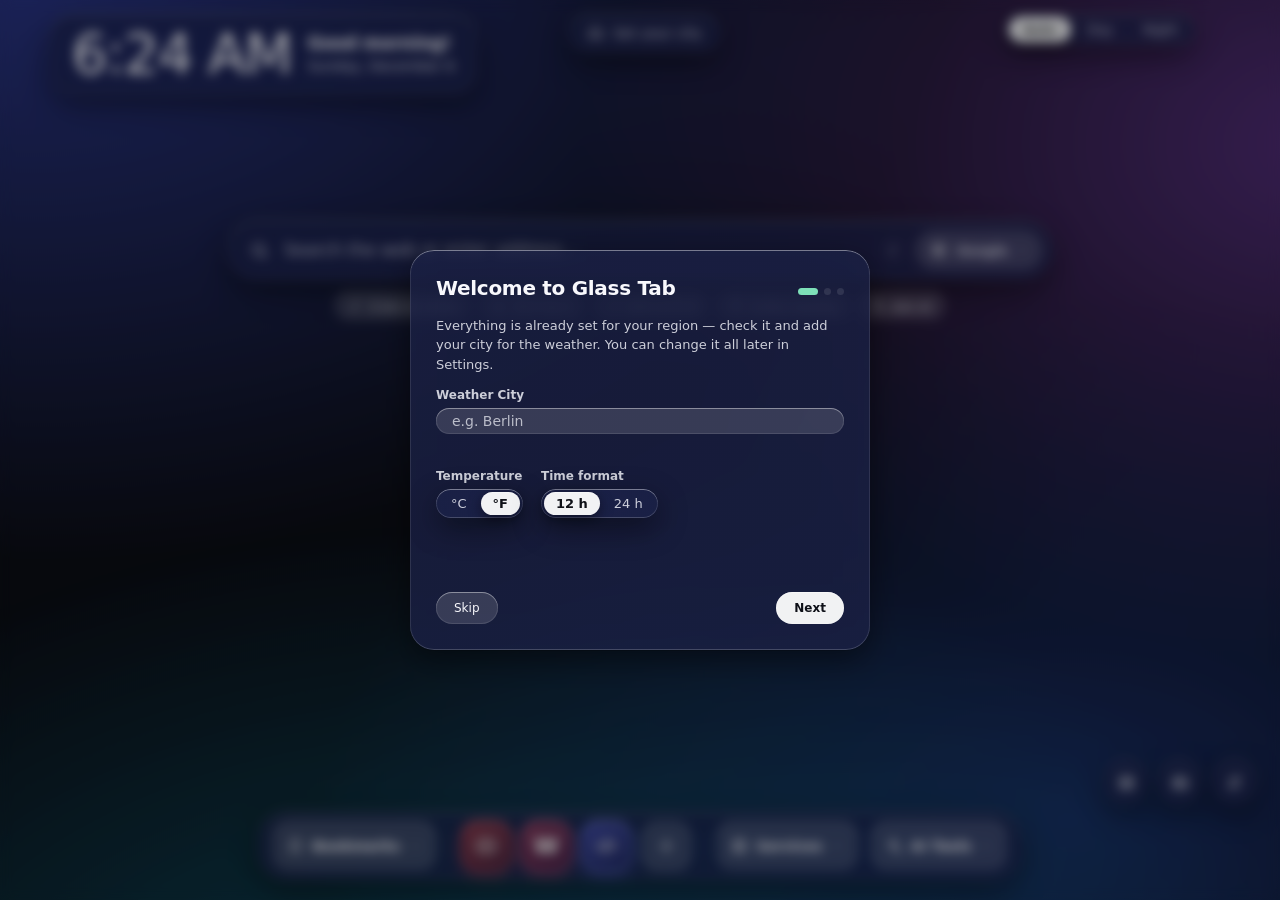
==== newtab.html @ 75980b69 "Glass Tab 2.3.0: glass-style new tab extension" ====
<!doctype html>
<html lang="en">
<head>
  <meta charset="utf-8">
  <meta name="viewport" content="width=device-width, initial-scale=1">
  <title>New Tab</title>
  <script src="js/boot.js"></script>
  <link rel="stylesheet" href="css/glass.css">
</head>
<body>
  <div id="wall" aria-hidden="true"></div>

  <!-- Every widget has a data-w id; they can be hidden and rearranged in edit mode. -->
  <main id="board" class="board">
    <section class="widget" data-w="clock">
      <div class="card w-clock"><time class="clock" id="clock">00:00</time><div class="gr"><b id="greet">Hello!</b><span id="date"></span></div></div>
    </section>

    <section class="widget" data-w="wxpill"><div class="pill" id="wxPill"><span id="pillIcon"></span><b id="pillTemp"></b><i id="pillCity"></i></div></section>
    <section class="widget" data-w="theme">
      <div class="seg" id="themeSeg" role="radiogroup" aria-label="Theme" data-i18n-aria="ariaTheme">
        <button type="button" data-v="auto" data-i18n="themeAuto">Auto</button><button type="button" data-v="day" data-i18n="themeDay">Day</button><button type="button" data-v="night" data-i18n="themeNight">Night</button>
      </div>
    </section>

    <section class="widget" data-w="search">
      <form class="search" id="searchForm">
        <i class="sIco"></i>
        <input id="q" type="text" placeholder="Search the web or enter address…" autocomplete="off" spellcheck="false" data-i18n-ph="searchPlaceholder">
        <kbd>/</kbd>
        <button type="button" class="eng" id="engBtn" aria-haspopup="true"></button>
      </form>
      <div class="answer card" id="answer" hidden></div>
      <div class="chiprow" id="quick"></div>
    </section>

    <section class="widget" data-w="weather">
      <div class="card w w-wx">
        <h3><span id="wxHeadIcon"></span><span id="wxHead" data-i18n="weather">Weather</span></h3>
        <div class="big"><span class="ic" id="wxBigIcon"></span><div class="t" id="wxTemp">–</div><div class="d"><b id="wxText" data-i18n="weatherLoading">loading…</b><span id="wxFeels"></span></div></div>
        <form class="field wxSetup" id="wxSetup" hidden><input id="wxCityInput" placeholder="e.g. Berlin" autocomplete="off" data-i18n-ph="cityPlaceholder"><button type="submit" class="mini on" data-i18n="citySearchBtn">Find</button></form>
        <svg class="spark" id="spark" viewBox="0 0 400 80" preserveAspectRatio="none"></svg>
        <div class="hrs" id="sparkLabels"></div>
        <div class="facts" id="wxFacts"></div>
        <div class="days" id="wxDays"></div>
        <div class="advice" id="wxAdvice"></div>
      </div>
    </section>

    <section class="widget" data-w="tasks">
      <div class="card w w-tasks">
        <div class="head2">
          <h3 data-i18n="tasksTitle">Today's Tasks</h3>
          <div class="headActions">
            <button type="button" class="mini clearDone" id="todoClearDone" hidden data-i18n-title="clearDoneTitle" data-i18n="clearDone">Clear completed</button>
            <div class="ring" id="todoRing"><span>0/0</span></div>
          </div>
        </div>
        <form class="field" id="todoForm"><input id="todoInput" placeholder="Add a task…" autocomplete="off" data-i18n-ph="taskPlaceholder"><button class="add" aria-label="Add" data-i18n-title="taskAdd"></button></form>
        <ul id="todoList"></ul>
      </div>
    </section>

    <section class="widget" data-w="calendar">
      <div class="card w w-cal">
        <div class="cal-head">
          <div class="cal-title" id="calTitle"></div>
          <div class="cal-nav">
            <button type="button" class="mini-icon" id="calPrev" data-i18n-title="calPrevTitle"></button>
            <button type="button" class="mini-btn" id="calToday" data-i18n="calToday">Today</button>
            <button type="button" class="mini-icon" id="calNext" data-i18n-title="calNextTitle"></button>
          </div>
        </div>
        <div class="cal-days-head" id="calDaysHead">
          <span class="we">Sun</span><span>Mon</span><span>Tue</span><span>Wed</span><span>Thu</span><span>Fri</span><span class="we">Sat</span>
        </div>
        <div class="cal-grid" id="calGrid"></div>
        <div class="cal-foot" id="calFoot">
          <span class="cal-info" id="calInfo"></span>
        </div>
      </div>
    </section>


    <section class="widget" data-w="timer">
      <div class="card w w-timer">
        <h3 data-i18n="timerTitle">Focus timer</h3>
        <div class="seg small timerSeg" id="timerSeg"><button type="button" data-m="focus" data-i18n="timerFocusBtn">Focus</button><button type="button" data-m="short" data-i18n="timerShortBtn">Break</button><button type="button" data-m="long" data-i18n="timerLongBtn">Long</button></div>
        <div class="timerBody">
          <div class="ring big" id="timerRing"><div class="tc"><b id="timerTime">25:00</b><span id="timerLabel"></span></div></div>
          <div class="timerBtns"><button type="button" class="mini-icon" id="timerReset" data-i18n-title="timerReset" aria-label="Reset"></button><button type="button" class="playBtn" id="timerMain"></button></div>
        </div>
        <div class="timerCount" id="timerCount"></div>
      </div>
    </section>

    <section class="widget" data-w="snippets">
      <div class="card w w-snip">
        <div class="head2">
          <h3 data-i18n="snipTitle">Quick Clipboard</h3>
          <button type="button" class="mini-icon" id="snipAddBtn" data-i18n-title="snipAdd" aria-label="Add snippet"></button>
        </div>
        <div class="snip-list" id="snipList"></div>
        <div class="snip-note" data-i18n="snipNote">Click to copy to clipboard</div>
      </div>
    </section>


    <section class="widget" data-w="note">
      <div class="card w w-note"><h3 data-i18n="noteTitle">Notes</h3><textarea id="noteText" placeholder="Quick note — saves automatically" spellcheck="false" data-i18n-ph="notePlaceholder"></textarea></div>
    </section>

  </main>

  <nav class="widget dock" data-w="dock" id="dock" aria-label="Bottom dock" data-i18n-aria="ariaDock">
    <button class="dbtn" id="bmBtn" type="button"></button>
    <span class="sep"></span>
    <div class="tiles" id="dockTiles"></div>
    <span class="sep"></span>
    <button class="dbtn" id="appsBtn" type="button"></button>
    <button class="dbtn" id="aiBtn" type="button"></button>
  </nav>

  <div class="popover" id="pop" hidden></div>
  <div class="toast" id="toast" hidden></div>

  <div class="editbar card" id="editbar" hidden>
    <b data-i18n="editBarTitle">Edit Mode</b><span data-i18n="editBarHint">Drag widgets with the mouse, × hides a widget</span>
    <button type="button" class="mini" id="blocksBtn" data-i18n="editBlocksBtn">Widgets</button>
    <button type="button" class="mini" id="layoutReset" data-i18n="editResetBtn">Reset layout</button>
    <button type="button" class="mini on" id="editDone" data-i18n="editDoneBtn">Done</button>
  </div>

  <div class="corner" id="corner">
    <button class="round" id="editBtn" aria-label="Customize layout" title="Customize layout" data-i18n-title="editBtnTitle"></button>
    <button class="round" id="wallBtn" aria-label="Wallpapers" title="Wallpapers" data-i18n-title="wallBtnTitle"></button>
    <button class="round" id="setBtn" aria-label="Settings" title="Settings" data-i18n-title="setBtnTitle"></button>
  </div>

  <section class="panel blocksPanel" id="blocksPanel" hidden><h3 data-i18n="blocksPanelTitle">Widgets on Screen</h3><div id="blocksList"></div></section>

  <section class="panel wallPanel" id="wallPanel" hidden>
    <div class="head"><b data-i18n="wallTitle">Wallpapers</b><div class="seg small" id="wallTabs"><button type="button" data-t="day" data-i18n="wallDay">Day</button><button type="button" data-t="night" data-i18n="wallNight">Night</button></div></div>
    <div class="actions"><button type="button" data-a="upload" data-i18n="wallUpload">Upload image</button><button type="button" data-a="remove" hidden data-i18n="wallRemove">Remove image</button><button type="button" data-a="anim"></button><button type="button" data-a="random" data-i18n="wallRandom">Random</button></div>
    <div class="grid" id="wallGrid"></div>
  </section>

  <section class="panel setPanel" id="setPanel" hidden>
    <h3 data-i18n="settingsTitle">Settings</h3>

    <label class="lbl" data-i18n="langLbl">Interface language</label>
    <div class="seg small" id="langSeg">
      <button type="button" data-v="en">English</button>
      <button type="button" data-v="ru">Русский</button>
    </div>

    <label class="lbl" data-i18n="widgetsLabel">Widgets on screen</label>
    <div class="checks" id="widgetChecks"></div>

    <label class="lbl" data-i18n="cityLabel">Weather City</label>
    <form class="row" id="cityForm"><input id="cityInput" placeholder="e.g. Berlin" autocomplete="off" data-i18n-ph="cityPlaceholder"><button type="submit" class="mini" data-i18n="citySearchBtn">Find</button></form>
    <div class="note" id="cityNote"></div>
    <label class="lbl" data-i18n="tempLabel">Temperature</label>
    <div class="seg small" id="unitSeg"><button type="button" data-v="c">°C</button><button type="button" data-v="f">°F</button></div>

    <label class="lbl" data-i18n="windLabel">Wind speed</label>
    <div class="seg small" id="windSeg"><button type="button" data-v="kmh">km/h</button><button type="button" data-v="mph">mph</button><button type="button" data-v="ms">m/s</button></div>

    <label class="lbl" data-i18n="timeLabel">Time format</label>
    <div class="seg small" id="timeSeg"><button type="button" data-v="12">12 h</button><button type="button" data-v="24">24 h</button></div>

    <label class="lbl" data-i18n="weekLabel">Week starts on</label>
    <div class="seg small" id="weekSeg"><button type="button" data-v="1" data-i18n="wkMon">Mon</button><button type="button" data-v="7" data-i18n="wkSun">Sun</button><button type="button" data-v="6" data-i18n="wkSat">Sat</button></div>
    
    <label class="lbl" data-i18n="enginesLabel">Search Engines</label>
    <div id="engList" class="engList"></div>
    <div class="engAddBox">
      <div class="row">
        <input class="n" id="newEngName" placeholder="Name (e.g. DuckDuckGo)" autocomplete="off" data-i18n-ph="engNamePlaceholder">
        <input class="u" id="newEngUrl" placeholder="Search URL (with %s or without)" autocomplete="off" data-i18n-ph="engUrlPlaceholder">
      </div>
      <button type="button" class="mini wide" id="newEngAdd" data-i18n="engAddBtn">+ Add search engine</button>
    </div>

    <label class="lbl" data-i18n="appearanceLabel">Appearance & Accessibility</label>
    <div class="checks">
      <label class="ck"><input type="checkbox" id="iconsCheck"><span data-i18n="iconsCheck">Site icons in the dock</span></label>
      <label class="ck"><input type="checkbox" id="contrastCheck"><span data-i18n="contrastCheck">High contrast</span></label>
    </div>

    <label class="lbl" data-i18n="perfLabel">Performance (low-spec PCs)</label>
    <div class="checks">
      <label class="ck"><input type="checkbox" id="perfCheck"><span data-i18n="perfCheck">Power saver (no blur)</span></label>
      <label class="ck"><input type="checkbox" id="animCheck"><span data-i18n="animCheck">Interface animations</span></label>
    </div>

    <label class="lbl" data-i18n="sitesLabel">My Sites (bottom dock tiles)</label>
    <div id="shortList"></div>
    <button type="button" class="mini wide" id="shortAdd" data-i18n="siteAddBtn">+ Add website</button>

    <label class="lbl" data-i18n="servicesLabel">Services menu</label>
    <div id="servList"></div>
    <button type="button" class="mini wide" id="servAdd" data-i18n="servicesAdd">+ Add service</button>
    <button type="button" class="mini wide" id="servReset" data-i18n="servicesReset">Reset to Google services</button>
    <button type="button" class="mini wide on" id="donateBtn" hidden aria-haspopup="true">♥ <span data-i18n="donateBtn">Support the project</span></button>
    <button type="button" class="mini wide" id="rerunSetup" data-i18n="rerunSetup">Run setup again</button>
    <button type="button" class="mini wide danger" id="resetAll" data-i18n="resetAllBtn">Reset all settings</button>
    <div class="aboutLine"><span id="verTxt">Glass Tab</span><a id="privacyLink" target="_blank" rel="noopener" hidden data-i18n="privacyLink">Privacy policy</a></div>
  </section>

  <script type="module" src="js/main.js"></script>
</body>
</html>
---- css/glass.css ----
/* Glass Tab 2 — Liquid Glass. Темы (day/night) и «тон» обоев (light/dark) задаются переменными. */
:root {
  --font: -apple-system, "SF Pro Display", "SF Pro Text", "Segoe UI Variable Display", "Segoe UI", Inter, system-ui, sans-serif;
  --ease: cubic-bezier(.2, .8, .2, 1);
  --spring: cubic-bezier(.34, 1.56, .64, 1);
  --dur: .22s;      /* все мелкие переходы: наведение, цвет, нажатие */
  --dur-in: .36s;   /* появление панелей, меню, окон */
  --tint: transparent;
  --accent: #7ee0b8;
  --danger: #f87171;
  --ok: #34d399;
}

/* Высокая контрастность и читаемость по умолчанию */
html[data-tone="dark"] {
  --text: #f8f8fc;
  --muted: rgba(245, 246, 252, 0.82);
  --glass: rgba(18, 21, 32, 0.72);
  --glass2: rgba(255, 255, 255, 0.14);
  --edge: rgba(255, 255, 255, 0.35);
  --edge2: rgba(255, 255, 255, 0.10);
  --on: rgba(255, 255, 255, 0.94);
  --on-text: #0e1017;
  --shadow: rgba(0, 0, 0, 0.45);
  --spec: rgba(255, 255, 255, 0.22);
  --base: #0c0d12;
  --accent: #7ee0b8;
  color-scheme: dark;
}

html[data-tone="light"] {
  --text: #111216;
  --muted: rgba(20, 24, 36, 0.82);
  --glass: rgba(255, 255, 255, 0.76);
  --glass2: rgba(255, 255, 255, 0.86);
  --edge: rgba(255, 255, 255, 1);
  --edge2: rgba(20, 30, 60, 0.12);
  --on: rgba(24, 26, 34, 0.92);
  --on-text: #ffffff;
  --shadow: rgba(40, 50, 90, 0.22);
  --spec: rgba(255, 255, 255, 0.65);
  --base: #e8eef8;
  --accent: #2563eb;
  color-scheme: light;
}

/* Режим максимальной читаемости (High Contrast) */
html[data-contrast="high"][data-tone="dark"] {
  --text: #ffffff;
  --muted: #d6daea;
  --glass: rgba(14, 16, 24, 0.94);
  --glass2: rgba(255, 255, 255, 0.22);
  --edge: rgba(255, 255, 255, 0.50);
  --edge2: rgba(255, 255, 255, 0.20);
}
html[data-contrast="high"][data-tone="light"] {
  --text: #040406;
  --muted: #1e2230;
  --glass: rgba(255, 255, 255, 0.96);
  --glass2: rgba(240, 244, 252, 0.98);
  --edge: rgba(0, 0, 0, 0.25);
  --edge2: rgba(0, 0, 0, 0.15);
}

/* Режим для слабых ПК: отключение тяжелого размытия blur и эффектов */
html[data-perf="low"] .card,
html[data-perf="low"] .search,
html[data-perf="low"] .dock,
html[data-perf="low"] .panel,
html[data-perf="low"] .seg,
html[data-perf="low"] .pill,
html[data-perf="low"] .round,
html[data-perf="low"] .popover,
html[data-perf="low"] .editbar,
html[data-perf="low"] .toast {
  backdrop-filter: none !important;
  -webkit-backdrop-filter: none !important;
  box-shadow: 0 4px 14px var(--shadow) !important;
}
html[data-perf="low"][data-tone="dark"] {
  --glass: rgba(18, 20, 30, 0.94);
  --glass2: rgba(255, 255, 255, 0.18);
}
html[data-perf="low"][data-tone="light"] {
  --glass: rgba(248, 250, 254, 0.96);
  --glass2: rgba(235, 240, 248, 0.96);
}
html[data-perf="low"] #wall .wa,
html[data-perf="low"] #wall .wb {
  animation: none !important;
}
html[data-perf="low"] * {
  transition-duration: 0.08s !important;
}

/* Отключение анимаций */
body[data-anim="off"] *,
body[data-anim="off"] #wall .wa,
body[data-anim="off"] #wall .wb {
  animation: none !important;
  transition: none !important;
}

* { box-sizing: border-box; }
html { background: var(--base); }
body { margin: 0; min-height: 100vh; font-family: var(--font); color: var(--text); overflow-x: hidden; -webkit-font-smoothing: antialiased; }
button { font: inherit; color: inherit; border: 0; background: none; cursor: pointer; padding: 0; }
input, textarea, select { font: inherit; color: var(--text); }
a { color: inherit; text-decoration: none; }
svg.i { width: 1em; height: 1em; flex: none; display: block; }
[hidden] { display: none !important; }
h3 { margin: 0 0 12px; font-size: 13px; font-weight: 700; color: var(--muted); text-transform: uppercase; letter-spacing: .6px; display: flex; align-items: center; gap: 8px; line-height: 1; }
h3 #wxHeadIcon, h3 > span:first-child { display: inline-flex; align-items: center; justify-content: center; line-height: 1; flex: none; }
h3 #wxHeadIcon svg.i, h3 > svg.i { font-size: 14px; display: block; }
h3 #wxHead { display: inline-flex; align-items: center; line-height: 1; }
.muted { color: var(--muted); font-size: 13px; }

/* Тонкие аккуратные полосы прокрутки */
::-webkit-scrollbar { width: 5px; height: 5px; }
::-webkit-scrollbar-track { background: transparent; }
::-webkit-scrollbar-thumb { background: var(--edge2); border-radius: 999px; }
::-webkit-scrollbar-thumb:hover { background: var(--muted); }

/* ---------- обои ---------- */
#wall { position: fixed; inset: 0; z-index: 0; overflow: hidden; pointer-events: none; }
#wall .wset { position: absolute; inset: 0; opacity: 1; transition: opacity 1s ease; overflow: hidden; }
#wall .wset.in { opacity: 0; }
#wall .wa, #wall .wb { position: absolute; inset: -18%; will-change: transform; }
@keyframes driftA { 0% { transform: translate3d(0,0,0) scale(1); } 100% { transform: translate3d(5%,4%,0) scale(1.08); } }
@keyframes driftB { 0% { transform: translate3d(0,0,0) scale(1.04) rotate(0deg); } 100% { transform: translate3d(-6%,-3%,0) scale(1) rotate(3deg); } }

/* ---------- стекло ---------- */
.card, .search, .dock, .panel, .seg, .pill, .round, .popover, .editbar, .toast {
  position: relative;
  background-color: var(--glass);
  background-image: linear-gradient(var(--tint), var(--tint));
  -webkit-backdrop-filter: blur(28px) saturate(160%); backdrop-filter: blur(28px) saturate(160%);
  box-shadow: inset 0 1px 0 var(--edge), inset 0 -1px 0 var(--edge2), inset 0 0 0 1px var(--edge2), 0 10px 30px var(--shadow);
  color: var(--text);
  transition: background-color .4s ease,  color .4s ease,  box-shadow .4s ease;
}
.card { border-radius: 24px; }
.round { width: 44px; height: 44px; border-radius: 50%; display: grid; place-items: center; font-size: 19px; transition: transform var(--dur) var(--ease),  background-color .4s,  color .4s,  box-shadow .4s; }
.round:hover { transform: scale(1.08); }
.round.active, .dbtn.active { background-color: var(--on); color: var(--on-text); }
.pill { display: inline-flex; align-items: center; gap: 8px; padding: 10px 18px; border-radius: 999px; font-size: 14px; line-height: 1; white-space: nowrap; font-weight: 500; }
.pill span:first-child, .pill #pillIcon { display: inline-flex; align-items: center; justify-content: center; line-height: 1; flex: none; }
.pill b { font-weight: 700; line-height: 1; display: inline-flex; align-items: center; }
.pill i { font-style: normal; color: var(--muted); max-width: 150px; overflow: hidden; text-overflow: ellipsis; line-height: 1; display: inline-flex; align-items: center; }
.pill svg.i { font-size: 18px; display: block; }

/* «капля» выбора (переливание) */
.seg { display: inline-flex; padding: 3px; gap: 2px; border-radius: 999px; font-size: 13px; }
.seg button { position: relative; z-index: 1; display: inline-flex; align-items: center; gap: 7px; padding: 6px 14px; border-radius: 999px; color: var(--muted); font-weight: 500; line-height: 1; transition: color .25s ease .16s; }
.seg button.on { color: var(--on-text); font-weight: 700; }
.seg.small button { padding: 5px 12px; }
.glide { position: absolute; z-index: 0; top: 0; left: 0; width: 0; height: 0; opacity: 0; pointer-events: none; border-radius: 999px;
  background: var(--on); box-shadow: inset 0 1px 0 rgba(255,255,255,.35), 0 4px 14px var(--shadow); }
.badge { width: 20px; height: 20px; border-radius: 50%; display: inline-flex; align-items: center; justify-content: center; font-size: 11px; font-weight: 700; line-height: 1; background: var(--glass2); color: var(--text); flex: none; }
.seg button.on .badge { background: rgba(0,0,0,.15); color: inherit; }
.chip { display: inline-flex; align-items: center; gap: 7px; padding: 7px 13px; border-radius: 999px; font-size: 13px; font-weight: 500; line-height: 1; color: var(--muted); background: var(--glass2); box-shadow: inset 0 1px 0 var(--edge), inset 0 0 0 1px var(--edge2); transition: background-color var(--dur) var(--ease), color var(--dur) var(--ease); }
.chip svg.i { font-size: 14px; display: block; }
button.chip:hover { background: var(--on); color: var(--on-text); }
.mini, .cal-nav .mini-btn, .actions button { padding: 6px 12px; border-radius: 999px; font-size: 12px; font-weight: 500; background: var(--glass2); box-shadow: inset 0 1px 0 var(--edge), inset 0 0 0 1px var(--edge2); transition: background-color var(--dur) var(--ease), color var(--dur) var(--ease); }
.mini:hover, .mini.on, .cal-nav .mini-btn:hover, .actions button:hover { background: var(--on); color: var(--on-text); font-weight: 600; }
.mini.wide { display: block; width: 100%; margin-top: 8px; padding: 9px; text-align: center; font-size: 13px; }
.mini.danger { color: var(--danger); }
.mini.on.danger { background: var(--danger); color: #fff; }
.mini.danger:hover { background: var(--danger); color: #fff; }

/* ---------- рабочая область и блоки ---------- */
.board { position: relative; z-index: 1; width: min(1180px, calc(100vw - 56px)); margin: 0 auto; padding-top: 22px; min-height: 100vh; transition: transform .4s var(--ease); }
body.editing .board { transform: translateY(92px); min-height: calc(100vh - 92px); }
.widget { z-index: 1; }
.boardW { position: absolute; width: max-content; max-width: 100%; }
.boardW[style*="width"] { max-width: none; }
.fixedW { position: fixed; transform: translateX(-50%); z-index: 3; width: max-content; max-width: calc(100vw - 24px); }
.widget:focus-within { z-index: 5; }

/* подпись и кнопка «скрыть» видны только в режиме настройки */
.wctl { display: none; }
body.editing .widget:not([hidden]) { outline: 2px dashed var(--edge); outline-offset: 5px; border-radius: 28px; cursor: grab; }
body.editing .widget > :not(.wctl) { pointer-events: none; }
body.editing .widget.dragging { cursor: grabbing; outline-style: solid; outline-color: var(--accent); }
body.editing .wctl { display: flex; position: absolute; left: 0; min-width: 100%; width: max-content; top: -30px; justify-content: space-between; align-items: center; gap: 6px; z-index: 8; pointer-events: none; }
body.editing .wctl .gtag { display: inline-flex; align-items: center; gap: 6px; padding: 4px 10px; border-radius: 999px; font-size: 12px; font-weight: 600; background: var(--on); color: var(--on-text); white-space: nowrap; }
body.editing .wctl button { pointer-events: auto; width: 24px; height: 24px; border-radius: 50%; display: grid; place-items: center; background: var(--danger); color: #fff; font-size: 13px; box-shadow: 0 2px 8px rgba(0,0,0,.35); }
body.editing .widget.dragging { z-index: 20; }

.editbar { position: fixed; top: 14px; left: 0; right: 0; margin: 0 auto; width: max-content; max-width: calc(100vw - 24px); z-index: 40; display: flex; align-items: center; gap: 12px; padding: 9px 12px 9px 20px; border-radius: 999px; font-size: 13px; white-space: nowrap; animation: gSpring var(--dur-in) var(--ease) both; }
.editbar span { color: var(--muted); }

/* ---------- время и приветствие ---------- */
.w-clock { display: flex; align-items: center; gap: 16px; padding: 12px 22px; border-radius: 24px; white-space: nowrap; }
.clock { font-size: 56px; font-weight: 300; letter-spacing: -1.5px; line-height: 1; font-variant-numeric: tabular-nums; }
.w-clock .gr { font-size: 14px; color: var(--muted); display: flex; flex-direction: column; gap: 4px; font-weight: 500; line-height: 1.2; }
.w-clock .gr b { color: var(--text); font-size: 17px; font-weight: 700; line-height: 1.2; }

/* ---------- умная строка ---------- */
.search { display: flex; align-items: center; gap: 12px; height: 60px; padding: 0 10px 0 22px; border-radius: 999px; font-size: 17px; }
.sIco { display: inline-flex; align-items: center; justify-content: center; font-size: 21px; color: var(--muted); line-height: 1; }
.search input { flex: 1; min-width: 0; background: none; border: 0; outline: 0; font-size: 17px; font-weight: 500; height: 100%; }
.search input::placeholder { color: var(--muted); opacity: .85; }
.search kbd { font: inherit; font-size: 12px; font-weight: 600; color: var(--muted); padding: 4px 8px; border-radius: 7px; box-shadow: inset 0 0 0 1px var(--edge2); line-height: 1; display: inline-flex; align-items: center; justify-content: center; }
.eng { display: inline-flex; align-items: center; gap: 8px; padding: 8px 14px; border-radius: 999px; background: var(--glass2); font-size: 13px; font-weight: 600; color: var(--muted); line-height: 1; height: 40px; }
.eng:hover { color: var(--text); }
.eng svg.i { font-size: 13px; opacity: .7; display: block; }
.eng span:not(.badge) { display: inline-flex; align-items: center; line-height: 1; }
.answer { margin-top: 10px; display: flex; align-items: center; gap: 14px; padding: 14px 20px; border-radius: 24px; animation: gIn var(--dur-in) var(--ease); }
.answer.click { cursor: pointer; }
.answer .aic { font-size: 24px; color: var(--accent); display: flex; }
.answer .at b { font-size: 21px; font-weight: 700; display: block; }
.answer .at small { color: var(--muted); font-size: 13px; font-weight: 500; }
.answer .ah { margin-left: auto; font-size: 12px; color: var(--muted); font-weight: 500; }
.chiprow { display: flex; gap: 8px; justify-content: center; margin-top: 12px; flex-wrap: wrap; }

/* ---------- блоки-плитки ---------- */
.w { padding: 18px; min-height: 220px; display: flex; flex-direction: column; }
.w-wx { min-height: 456px; }
.head2 { display: flex; align-items: center; justify-content: space-between; gap: 10px; }
.head2 h3 { margin: 0; }
.headActions { display: flex; align-items: center; gap: 8px; }

/* погода */
.w-wx .big { display: flex; align-items: center; gap: 16px; }
.w-wx .t { font-size: 62px; font-weight: 300; letter-spacing: -2px; line-height: 1; }
.w-wx .ic { font-size: 48px; display: flex; }
.w-wx .d { font-size: 14px; color: var(--muted); display: flex; flex-direction: column; gap: 2px; font-weight: 500; }
.w-wx .d b { color: var(--text); font-size: 17px; font-weight: 700; }
.spark { margin: 14px 0 4px; width: 100%; height: 76px; }
.hrs { display: flex; justify-content: space-between; font-size: 12px; font-weight: 500; color: var(--muted); }
.facts { display: flex; gap: 8px; margin-top: 12px; flex-wrap: wrap; }
.days { margin-top: 12px; }
.day { display: grid; grid-template-columns: 92px 1fr auto; align-items: center; gap: 10px; padding: 9px 0; border-bottom: 1px solid var(--edge2); font-size: 14px; font-weight: 500; }
.day:last-child { border: 0; }
.day .dc { display: inline-flex; align-items: center; gap: 8px; color: var(--muted); line-height: 1; }
.day .dc svg.i { font-size: 18px; color: var(--text); display: block; }
.day strong { font-weight: 600; white-space: nowrap; }
.advice { margin-top: auto; padding: 11px 14px; border-radius: 16px; background: var(--glass2); font-size: 14px; font-weight: 500; display: flex; gap: 10px; align-items: center; line-height: 1.35; }
.advice svg.i { font-size: 18px; display: block; flex: none; }

/* дела */
.clearDone { padding: 4px 10px; font-size: 12px; }

.field { display: flex; align-items: center; gap: 6px; padding: 4px 4px 4px 14px; margin: 12px 0 6px; border-radius: 999px; background: var(--glass2); box-shadow: inset 0 1px 0 var(--edge), inset 0 0 0 1px var(--edge2); }
.field input { flex: 1; min-width: 0; background: none; border: 0; outline: 0; font-size: 14px; font-weight: 500; }
.field input::placeholder { color: var(--muted); opacity: .85; }
.field .add { width: 30px; height: 30px; border-radius: 50%; display: grid; place-items: center; background: var(--on); color: var(--on-text); font-size: 16px; }

#todoList { list-style: none; margin: 6px 0 0; padding: 0 4px 0 0; overflow-y: auto; max-height: 155px; }
#todoList li { display: flex; align-items: center; gap: 10px; padding: 8px 4px; font-size: 14px; font-weight: 500; border-bottom: 1px solid var(--edge2); }
#todoList li:last-child { border: 0; }
#todoList li span { flex: 1; word-break: break-word; cursor: pointer; }
#todoList li.done span { text-decoration: line-through; color: var(--muted); opacity: .7; }
#todoList li.empty { color: var(--muted); justify-content: center; font-size: 13px; padding: 14px 0; }
.chk { width: 22px; height: 22px; border-radius: 50%; display: grid; place-items: center; font-size: 13px; box-shadow: inset 0 0 0 1.8px var(--muted); flex: none; transition: background-color var(--dur) var(--ease); }
li.done .chk { background: var(--on); color: var(--on-text); box-shadow: none; }
.del { color: var(--muted); font-size: 15px; display: grid; place-items: center; opacity: 0; transition: opacity var(--dur) var(--ease); }
#todoList li:hover .del { opacity: 1; }
.taskEdit { flex: 1; background: var(--glass2); border: 0; outline: 0; padding: 4px 8px; border-radius: 8px; font-size: 14px; color: var(--text); font-family: inherit; }

/* ---------- Календарь ---------- */
.w-cal { min-height: 250px; }
.cal-head { display: flex; align-items: center; justify-content: space-between; gap: 8px; margin-bottom: 10px; }
.cal-title { font-size: 15px; font-weight: 700; color: var(--text); }
.cal-nav { display: flex; align-items: center; gap: 5px; }
.mini-icon { flex: none; width: 28px; height: 28px; border-radius: 50%; display: grid; place-items: center; background: var(--glass2); font-size: 13px; color: var(--muted); transition: background-color var(--dur) var(--ease), color var(--dur) var(--ease); }
.mini-icon:hover { background: var(--on); color: var(--on-text); }
#calPrev svg.i { transform: rotate(90deg); }
#calNext svg.i { transform: rotate(-90deg); }
.cal-days-head { display: grid; grid-template-columns: repeat(7, 1fr); text-align: center; font-size: 11px; font-weight: 700; color: var(--muted); text-transform: uppercase; margin-bottom: 6px; }
.cal-days-head .we { color: var(--danger); opacity: .85; }
.cal-grid { display: grid; grid-template-columns: repeat(7, 1fr); gap: 4px; }
.cday { aspect-ratio: 1; border-radius: 12px; display: flex; flex-direction: column; align-items: center; justify-content: center; position: relative; font-size: 12px; font-weight: 600; color: var(--text); transition: background-color var(--dur) var(--ease), color var(--dur) var(--ease), transform var(--dur) var(--ease); }
.cday:hover { background: var(--glass2); transform: scale(1.08); }
.cday.other { color: var(--muted); opacity: .35; }
.cday.we:not(.other) { color: var(--danger); }
.cday.today { box-shadow: inset 0 0 0 1.5px var(--accent); font-weight: 700; }
.cday.on { color: var(--on-text) !important; font-weight: 700; }
.cday.on:hover { background: transparent; transform: none; }
.cal-grid { position: relative; }
.cal-grid .glide { border-radius: 12px; }
.cday .cdot { position: absolute; bottom: 3px; width: 4px; height: 4px; border-radius: 50%; background: var(--accent); }
.cday.on .cdot { background: var(--on-text); }
.cal-foot { margin-top: auto; padding-top: 10px; font-size: 12px; color: var(--muted); display: flex; align-items: center; justify-content: space-between; border-top: 1px solid var(--edge2); }
.cal-foot b { color: var(--text); }
.tag-diff { display: inline-block; padding: 2px 8px; border-radius: 999px; background: var(--glass2); font-size: 11px; font-weight: 600; margin-left: 6px; }

/* ---------- Быстрый буфер / Сниппеты ---------- */
.w-snip { min-height: 220px; }
.snip-list { display: flex; flex-direction: column; margin: 8px 0 4px; max-height: 188px; overflow-y: auto; overflow-x: hidden; }
.snip-card { display: flex; align-items: center; gap: 10px; padding: 9px 8px; margin: 0 -8px; border-radius: 14px; cursor: pointer; position: relative; transition: background-color var(--dur) var(--ease), color var(--dur) var(--ease); }
.snip-card + .snip-card::before { content: ""; position: absolute; left: 8px; right: 8px; top: 0; height: 1px; background: var(--edge2); transition: opacity var(--dur) var(--ease); }
.snip-card:hover, .snip-card:hover + .snip-card { --sep: 0; }
.snip-card:hover { background: var(--glass2); }
.snip-card:hover::before, .snip-card:hover + .snip-card::before { opacity: 0; }
.snip-card:active { transform: none; }
.snip-body { flex: 1; min-width: 0; }
.snip-title { display: block; font-size: 13px; font-weight: 600; line-height: 1.2; }
.snip-val { font-size: 12px; color: var(--muted); overflow: hidden; text-overflow: ellipsis; white-space: nowrap; margin-top: 3px; }
.snip-ico { width: 30px; height: 30px; border-radius: 50%; display: grid; place-items: center; font-size: 15px; color: var(--muted); flex: none; transition: background-color var(--dur) var(--ease), color var(--dur) var(--ease), transform var(--dur) var(--spring); }
.snip-card:hover .snip-ico { background: var(--glass); color: var(--text); }
.snip-card.copied .snip-ico { background: var(--on); color: var(--on-text); transform: scale(1.1); }
.snip-card.copied .snip-title { color: var(--text); }
.snip-del { width: 24px; height: 24px; border-radius: 50%; display: grid; place-items: center; color: var(--muted); opacity: 0; flex: none; font-size: 12px; transition: opacity var(--dur) var(--ease), background-color var(--dur) var(--ease), color var(--dur) var(--ease); }
.snip-card:hover .snip-del { opacity: 1; }
.snip-del:hover { background: rgba(248, 113, 113, 0.2); color: var(--danger); }
.snip-empty { padding: 18px 0; text-align: center; }
.snip-note { font-size: 12px; color: var(--muted); margin-top: auto; padding-top: 6px; text-align: center; opacity: .8; }
.snip-form { padding: 6px; display: flex; flex-direction: column; gap: 8px; width: 264px; }
.snip-form .snip-head { font-size: 12px; font-weight: 700; letter-spacing: .6px; text-transform: uppercase; color: var(--muted); padding: 2px 4px 0; }
.snip-inp, .snip-ta { width: 100%; padding: 10px 12px; border-radius: 14px; background: var(--glass2); border: 0; font-size: 13px; font-weight: 500; color: var(--text); box-shadow: inset 0 0 0 1px var(--edge2); transition: box-shadow var(--dur) var(--ease), background-color var(--dur) var(--ease); }
.snip-inp::placeholder, .snip-ta::placeholder { color: var(--muted); opacity: .8; }
.snip-inp:focus, .snip-ta:focus { box-shadow: inset 0 0 0 1.5px var(--accent); }
.snip-ta { resize: none; font-family: inherit; line-height: 1.4; }
.snip-actions { display: flex; justify-content: flex-end; gap: 6px; }
.snip-actions .mini { padding: 7px 16px; font-size: 13px; }
/* поля ввода показывают фокус своей рамкой, без общей обводки */
input:focus-visible, textarea:focus-visible { outline: none; }
.taskEdit:focus { box-shadow: inset 0 0 0 1.5px var(--accent); }

/* курсы */
.row2 { display: flex; justify-content: space-between; align-items: center; gap: 10px; padding: 9px 0; border-bottom: 1px solid var(--edge2); font-size: 14px; font-weight: 500; text-align: left; width: 100%; }
.row2:last-of-type { border: 0; }
.row2 small { color: var(--muted); display: block; font-size: 12px; }
.row2 .v { font-size: 20px; font-weight: 400; font-variant-numeric: tabular-nums; white-space: nowrap; }
.up { color: var(--ok); font-size: 13px; font-weight: 600; } .down { color: var(--danger); font-size: 13px; font-weight: 600; }
.src { margin-top: auto; padding-top: 8px; font-size: 12px; font-weight: 500; color: var(--muted); }
.rec { cursor: pointer; }
.rec:hover { opacity: .8; }

/* заметка */
.w-note textarea { flex: 1; min-height: 150px; width: 100%; resize: none; border: 0; outline: 0; padding: 12px; border-radius: 16px; background: var(--glass2); font-size: 14px; font-weight: 500; line-height: 1.5; box-shadow: inset 0 0 0 1px var(--edge2); }
.w-note textarea::placeholder { color: var(--muted); opacity: .85; }

/* ---------- нижняя панель ---------- */
.dock { display: flex; align-items: center; gap: 12px; padding: 9px 14px; border-radius: 28px; }
.dock .sep { width: 1px; height: 30px; background: var(--edge2); }
.dbtn { display: inline-flex; align-items: center; gap: 8px; padding: 0 14px; height: 48px; border-radius: 16px; background: var(--glass2); font-size: 14px; font-weight: 600; line-height: 1; white-space: nowrap; box-shadow: inset 0 1px 0 var(--edge), inset 0 0 0 1px var(--edge2); transition: background-color var(--dur) var(--ease), color var(--dur) var(--ease); }
.dbtn span { display: inline-flex; align-items: center; line-height: 1; }
.dbtn svg.i:first-child { font-size: 18px; display: block; }
.dbtn svg.i:last-child { font-size: 14px; opacity: .7; display: block; }
.tiles { display: flex; gap: 10px; position: relative; }

/* Плитки сайтов в стиле Apple / Liquid Glass */
.tile {
  flex: none;
  width: 50px;
  height: 50px;
  border-radius: 16px;
  display: grid;
  place-items: center;
  font-size: 22px;
  position: relative;
  z-index: 1;
  background: var(--tile-bg, var(--glass2));
  border: 1px solid var(--tile-edge, var(--edge2));
  box-shadow: inset 0 1px 0 rgba(255, 255, 255, 0.45), 0 4px 14px var(--tile-glow, var(--shadow));
  transform-origin: 50% 100%;
  transition: transform var(--dur) var(--ease), box-shadow var(--dur) var(--ease), filter var(--dur) var(--ease);
  overflow: hidden;
}
.tile:hover {
  filter: brightness(1.14);
  box-shadow: inset 0 1px 0 rgba(255, 255, 255, 0.70), 0 10px 24px var(--tile-glow, var(--shadow));
}
.tile.addTile {
  background: var(--glass2) !important;
  border: 1.5px dashed var(--edge) !important;
  box-shadow: none !important;
}
.tile.addTile:hover {
  background: var(--glass) !important;
  border-color: var(--on) !important;
}
.tile.addTile svg.i {
  color: var(--muted);
  filter: none;
}

/* Фавиконки и значки внутри плитки */
.tile-icon-wrap {
  position: relative;
  width: 100%;
  height: 100%;
  display: grid;
  place-items: center;
}
.tile-icon-wrap .fav {
  width: 34px;
  height: 34px;
  border-radius: 8px;
  object-fit: contain;
  display: none;
  filter: drop-shadow(0 2px 5px rgba(0, 0, 0, 0.35));
}
.tile-icon-wrap .fav.loaded {
  display: block;
}
.tile-icon-wrap .fav.loaded + .fb {
  display: none;
}
.tile-icon-wrap .fb {
  display: grid;
  place-items: center;
  width: 100%;
  height: 100%;
  color: #ffffff;
}
.tile .letter {
  font-size: 23px;
  font-weight: 700;
  line-height: 1;
  color: #ffffff;
  text-shadow: 0 1px 3px rgba(0, 0, 0, 0.45);
}
.tile svg.i {
  font-size: 24px;
  color: #ffffff;
  filter: drop-shadow(0 1px 3px rgba(0, 0, 0, 0.35));
}

/* ---------- всплывающее меню ---------- */
.popover {
  position: fixed;
  z-index: 60;
  padding: 8px;
  border-radius: 24px;
  min-width: 200px;
  max-height: 70vh;
  overflow-y: auto;
  box-shadow: inset 0 1px 0 var(--edge), inset 0 0 0 1px var(--edge2), 0 20px 48px var(--shadow);
  animation: gSpring var(--dur-in) var(--ease) both;
}
.menu { display: flex; flex-direction: column; gap: 3px; max-width: 330px; }
.menu .mi { display: flex; align-items: center; gap: 10px; padding: 8px 12px; border-radius: 12px; font-size: 14px; font-weight: 500; line-height: 1.2; text-align: left; transition: background-color var(--dur) var(--ease); }
.menu .mi:hover, .menu .mi.on { background: var(--glass2); }
.menu .mi svg.i { font-size: 16px; color: var(--accent); margin-left: auto; display: block; flex: none; }
.menu .mi span:not(.badge) { overflow: hidden; text-overflow: ellipsis; white-space: nowrap; max-width: 260px; line-height: 1.2; }
.menu p.note, .menu.note { padding: 8px 10px; }
.menu.appsGrid { display: grid; grid-template-columns: repeat(3, 1fr); gap: 4px; max-width: 340px; width: 330px; }
.menu.appsGrid a { display: flex; flex-direction: column; align-items: center; gap: 7px; padding: 12px 4px; border-radius: 16px; font-size: 12px; font-weight: 600; text-align: center; transition: background-color var(--dur) var(--ease); }
.menu.appsGrid a:hover { background: var(--glass2); }
.menu.appsGrid svg.i { font-size: 24px; }
.bm { width: 300px; }
.bmf summary { display: flex; align-items: center; gap: 10px; padding: 9px 12px; border-radius: 16px; cursor: pointer; font-size: 14px; font-weight: 500; list-style: none; }
.bmf summary::-webkit-details-marker { display: none; }
.bmf summary:hover { background: var(--glass2); }
.bmf > div { padding-left: 14px; }

/* Кастомный выпадающий список Liquid Glass */
.glass-select {
  flex: 1;
  min-width: 0;
  display: flex;
  align-items: center;
  justify-content: space-between;
  gap: 10px;
  padding: 10px 14px;
  border-radius: 16px;
  background: var(--glass2);
  color: var(--text);
  font-size: 14px;
  font-weight: 500;
  box-shadow: inset 0 1px 0 var(--edge), inset 0 0 0 1px var(--edge2);
  cursor: pointer;
  text-align: left;
  transition: background-color var(--dur) var(--ease), box-shadow var(--dur) var(--ease);
}
.glass-select:hover {
  background: var(--glass);
  box-shadow: inset 0 1px 0 var(--edge), inset 0 0 0 1px var(--on);
}
.glass-select.active {
  background: var(--glass);
  box-shadow: inset 0 0 0 1.5px var(--on), 0 6px 18px var(--shadow);
}
.glass-select .sel-val {
  flex: 1;
  overflow: hidden;
  text-overflow: ellipsis;
  white-space: nowrap;
}
.glass-select .sel-icon {
  display: flex;
  align-items: center;
  color: var(--muted);
  font-size: 15px;
  transition: transform var(--dur) var(--spring), color var(--dur) var(--ease);
}
.glass-select.active .sel-icon {
  transform: rotate(180deg);
  color: var(--on-text);
}

.menu.selectMenu {
  max-height: 280px;
  overflow-y: auto;
  padding-right: 2px;
}
.menu.selectMenu .mi {
  justify-content: space-between;
  padding: 8.5px 12px;
  border-radius: 12px;
  font-size: 14px;
}
.menu.selectMenu .mi.on { background: var(--glass2); font-weight: 600; box-shadow: inset 0 0 0 1px var(--edge2); }
.menu.selectMenu .mi.on svg.i { color: var(--accent); }
.menu.selectMenu .mi .badge { background: var(--glass2); }
.menu.selectMenu .mi.on .badge { background: var(--on); color: var(--on-text); }

.toast { position: fixed; left: 50%; bottom: 110px; transform: translateX(-50%); z-index: 50; padding: 11px 20px; border-radius: 999px; font-size: 14px; font-weight: 600; }
.toast.show { animation: gToast var(--dur-in) var(--ease) both; }
@keyframes gToast { from { opacity: 0; transform: translateX(-50%) translateY(14px) scale(.95); } to { opacity: 1; transform: translateX(-50%); } }

/* ---------- кнопки в углу и панели ---------- */
.corner { position: fixed; right: 24px; bottom: 24px; display: flex; gap: 10px; z-index: 6; }
.panel { position: fixed; z-index: 25; padding: 14px; border-radius: 24px; backdrop-filter: blur(34px) saturate(180%); -webkit-backdrop-filter: blur(34px) saturate(180%); box-shadow: inset 0 1px 0 var(--edge), inset 0 0 0 1px var(--edge2), 0 18px 50px var(--shadow); }
.panel:not([hidden]) { animation: gSpring var(--dur-in) var(--ease) both; }
.panel h3 { margin: 0 0 12px; font-size: 16px; font-weight: 700; text-align: center; text-transform: none; letter-spacing: 0; color: var(--text); display: block; }
.wallPanel, .setPanel { right: 24px; bottom: 82px; transform-origin: bottom right; }
.blocksPanel { top: 70px; left: 50%; margin-left: -190px; width: 380px; max-height: calc(100vh - 100px); overflow-y: auto; transform-origin: top center; z-index: 45; }
.wallPanel { width: 352px; }
.setPanel { width: 360px; max-height: calc(100vh - 120px); overflow-y: auto; }

.head { display: flex; align-items: center; justify-content: space-between; gap: 10px; margin-bottom: 10px; font-size: 14px; font-weight: 600; }
.actions { display: flex; gap: 6px; margin-bottom: 12px; flex-wrap: wrap; }
.grid { display: grid; grid-template-columns: repeat(6, 1fr); gap: 8px; }
.wtile { aspect-ratio: 1; border-radius: 12px; box-shadow: inset 0 0 0 1px rgba(128,128,128,.25); transition: transform var(--dur) var(--ease); }
.wtile:hover { transform: scale(1.12); }
.wtile.on { box-shadow: 0 0 0 2px var(--on), inset 0 0 0 1px rgba(128,128,128,.25); }

.brow { display: flex; align-items: center; gap: 12px; width: 100%; padding: 9px 8px; border-radius: 16px; text-align: left; font-size: 14px; font-weight: 500; transition: background-color var(--dur) var(--ease); }
.brow:hover { background: var(--glass2); }
.brow .bic { font-size: 18px; color: var(--muted); display: flex; }
.brow .bn { flex: 1; }
.sw { width: 38px; height: 22px; border-radius: 999px; background: var(--glass2); position: relative; box-shadow: inset 0 0 0 1px var(--edge2); transition: background-color var(--dur) var(--ease); flex: none; }
.sw i { position: absolute; top: 3px; left: 3px; width: 16px; height: 16px; border-radius: 50%; background: var(--muted); transition: transform var(--dur) var(--spring), background-color var(--dur) var(--ease); }
.brow.on .sw { background: var(--on); }
.brow.on .sw i { transform: translateX(16px); background: var(--on-text); }

.lbl { display: block; margin: 14px 0 6px; font-size: 12px; font-weight: 600; color: var(--muted); }
.row { display: flex; gap: 6px; }
.row input, .srow input, .row select { flex: 1; min-width: 0; padding: 9px 12px; border-radius: 12px; background: var(--glass2); border: 0; outline: 0; font-size: 13px; font-weight: 500; box-shadow: inset 0 0 0 1px var(--edge2); }
.row select option { color: #111; }
.row input::placeholder, .srow input::placeholder { color: var(--muted); opacity: .85; }
.row input:focus, .srow input:focus { box-shadow: inset 0 0 0 1.5px var(--on); }
.checks { display: flex; flex-wrap: wrap; gap: 6px; }
.ck { position: relative; }
.ck input { position: absolute; opacity: 0; pointer-events: none; }
.ck span { display: inline-block; padding: 5px 11px; border-radius: 999px; font-size: 12px; font-weight: 500; background: var(--glass2); color: var(--muted); cursor: pointer; transition: background-color var(--dur) var(--ease), color var(--dur) var(--ease); }
.ck input:checked + span { background: var(--on); color: var(--on-text); font-weight: 700; }
.srow { display: flex; gap: 6px; margin-bottom: 6px; align-items: center; }
.srow .n { flex: .8; } .srow .u { flex: 1.3; }
.srow button { width: 28px; height: 28px; border-radius: 50%; display: grid; place-items: center; color: var(--muted); flex: none; }
.srow button:hover { background: var(--glass2); }
#cityNote { margin-top: 6px; min-height: 1.2em; }

/* Поисковые системы в настройках */
.engList { display: flex; flex-direction: column; gap: 5px; max-height: 200px; overflow-y: auto; padding-right: 2px; }
.engItem { display: flex; align-items: center; gap: 10px; padding: 7px 10px; border-radius: 16px; background: var(--glass2); cursor: pointer; transition: background-color var(--dur) var(--ease); user-select: none; }
.engItem:hover { background: var(--glass); }
.engItem.on .sw { background: var(--on); }
.engItem.on .sw i { transform: translateX(16px); background: var(--on-text); }
.engItem .badge { flex: none; }
.engItem .engTitle { flex: 1; min-width: 0; font-size: 14px; font-weight: 500; overflow: hidden; text-overflow: ellipsis; white-space: nowrap; }
.engItem .engDel { width: 24px; height: 24px; border-radius: 50%; display: grid; place-items: center; color: var(--muted); font-size: 14px; flex: none; transition: color var(--dur) var(--ease), background-color var(--dur) var(--ease); }
.engItem .engDel:hover { color: var(--danger); background: rgba(248,113,113,.15); }
.engAddBox { margin-top: 8px; display: flex; flex-direction: column; gap: 6px; }
.engAddBox .row { display: flex; gap: 6px; }
.engAddBox .row input.n { flex: 1; min-width: 0; }
.engAddBox .row input.u { flex: 1.6; min-width: 0; }
.engAddBox button { padding: 9px; text-align: center; }

/* ---------- анимации ---------- */
@keyframes gIn { from { opacity: 0; transform: translateY(14px) scale(.97); } to { opacity: 1; transform: none; } }
@keyframes gInDown { from { opacity: 0; transform: translateY(-12px); } to { opacity: 1; transform: none; } }
@keyframes gUp { from { opacity: 0; transform: translateX(-50%) translateY(34px) scale(.96); } to { opacity: 1; transform: translateX(-50%); } }
@keyframes gFade { from { opacity: 0; } to { opacity: 1; } }
@keyframes gSpring { 0% { opacity: 0; transform: translateY(-6px) scale(.96); } 100% { opacity: 1; transform: none; } }
@media (prefers-reduced-motion: no-preference) {
  body[data-anim="on"] #wall .wa { animation: driftA 38s ease-in-out infinite alternate; }
  body[data-anim="on"] #wall .wb { animation: driftB 54s ease-in-out infinite alternate; }
  .boardW { animation: gIn .5s var(--ease) calc(var(--i, 0) * .05s) backwards; }
  .fixedW { animation: gUp .6s var(--ease) .3s backwards; }
  .corner { animation: gFade .6s var(--ease) .3s backwards; }
}
@media (prefers-reduced-motion: reduce) { .panel:not([hidden]), .popover, .editbar { animation: none; } }

/* ---------- узкое окно: блоки идут столбиком, расположение не применяется ---------- */
@media (max-width: 1100px) { .editbar span { display: none; } }
/* на средней ширине нижняя панель доходит до кнопок в углу — поднимаем кнопки и панели над ней */
@media (min-width: 901px) and (max-width: 1220px) {
  .corner { bottom: 96px; }
  .wallPanel, .setPanel { bottom: 154px; }
}
@media (max-width: 900px) {
  .board { width: calc(100vw - 32px); min-height: 0 !important; padding-bottom: 170px; }
  .boardW { position: relative !important; left: auto !important; top: auto !important; width: auto !important; margin-bottom: 12px; display: block; }
  .w-wx { min-height: 0; }
  .editbar span { display: none; }
  .dock { flex-wrap: wrap; justify-content: center; width: calc(100vw - 24px); gap: 8px; }
  .dock .sep { display: none; }
  .tiles { flex-wrap: wrap; justify-content: center; }
  .corner { top: 14px; bottom: auto; right: 14px; }
  .board { padding-top: 70px; padding-bottom: 240px; }
}

/* ---------- единые состояния: фокус с клавиатуры, нажатие ---------- */
:focus-visible { outline: 2px solid var(--accent); outline-offset: 2px; }
.mini, .chip, .dbtn, .round, .eng, .actions button, .cal-nav button, .snip-card { transition-property: background-color, color, box-shadow, transform, filter, opacity; transition-duration: var(--dur); transition-timing-function: var(--ease); }
.mini:active, .chip:active, .dbtn:active, .round:active, .eng:active, .actions button:active, .cal-nav button:active, .seg button:active { transform: scale(.95); }
.snip-card:active { transform: scale(.97); }
.dbtn:hover, .eng:hover { background: var(--glass); }
.dbtn.active:hover { background: var(--on); }
.field .add { transition: transform var(--dur) var(--ease); }
.field .add:hover { transform: scale(1.1); }
.field .add:active { transform: scale(.92); }

/* ---------- плавное закрытие панелей, меню, подсказки, диалога ---------- */
@keyframes gOut { from { opacity: 1; transform: none; } to { opacity: 0; transform: scale(.94) translateY(-6px); } }
@keyframes gToastOut { from { opacity: 1; transform: translateX(-50%); } to { opacity: 0; transform: translateX(-50%) translateY(10px) scale(.96); } }
.panel.out, .popover.out, .editbar.out { animation: gOut var(--dur) var(--ease) both; pointer-events: none; }
.toast.out { animation: gToastOut var(--dur) var(--ease) both; }

/* ---------- дела: появление, удаление, галочка; кольцо прогресса ---------- */
@keyframes gLeave { to { opacity: 0; transform: translateX(24px); } }
@keyframes gPop { 0% { transform: scale(.6); } 60% { transform: scale(1.18); } 100% { transform: scale(1); } }
#todoList li.enter { animation: gIn var(--dur-in) var(--ease); }
#todoList li.leaving { animation: gLeave var(--dur) var(--ease) forwards; pointer-events: none; }
#todoList li.tick .chk { animation: gPop .35s var(--spring); }

/* ---------- календарь: сдвиг при смене месяца ---------- */
@keyframes gSwap { from { opacity: 0; transform: translateX(var(--sx, 0)); } to { opacity: 1; transform: none; } }
.cal-grid.swap { animation: gSwap var(--dur-in) var(--ease); }

/* ---------- диалог подтверждения ---------- */
.modal { position: fixed; inset: 0; z-index: 80; display: grid; place-items: center; background: rgba(0, 0, 0, .3); -webkit-backdrop-filter: blur(6px); backdrop-filter: blur(6px); animation: gFade var(--dur) var(--ease) both; }
.modal.out { animation: gFadeOut var(--dur) var(--ease) both; pointer-events: none; }
@keyframes gFadeOut { to { opacity: 0; } }
.dialog { width: min(340px, calc(100vw - 40px)); padding: 22px; animation: gSpring var(--dur-in) var(--ease) both; }
.dialog p { margin: 0 0 18px; font-size: 14px; font-weight: 500; line-height: 1.45; text-align: center; }
.dlgBtns { display: flex; gap: 8px; }
.dlgBtns .mini { flex: 1; padding: 10px; font-size: 13px; text-align: center; }
html[data-perf="low"] .modal { backdrop-filter: none !important; -webkit-backdrop-filter: none !important; }

/* ---------- первый запуск: форма «Где вы?» вместо прогноза ---------- */
.wxSetup { margin: 14px 0 0; }
.w-wx.needCity .spark, .w-wx.needCity .hrs, .w-wx.needCity .facts, .w-wx.needCity .days, .w-wx.needCity .advice { display: none; }

/* ---------- о расширении (низ настроек) ---------- */
a.mini { display: inline-block; text-align: center; }
.aboutLine { display: flex; justify-content: space-between; align-items: center; gap: 10px; margin-top: 12px; font-size: 12px; color: var(--muted); }
.aboutLine a { text-decoration: underline; text-underline-offset: 2px; }
.aboutLine a:hover { color: var(--text); }

/* ---------- чистый старт ---------- */
html, body { overflow-x: hidden; }
.pill { cursor: default; }
.pill.askCity { cursor: pointer; }
.w-wx.needCity { min-height: 0; }

/* ---------- свои обои ---------- */
#wall .wset.img .wa { inset: 0; background-size: cover; background-position: center; animation: none !important; }
.wtile.custom { box-shadow: inset 0 0 0 1px rgba(128,128,128,.25); }
.wtile.custom.on { box-shadow: 0 0 0 2px var(--on), inset 0 0 0 1px rgba(128,128,128,.25); }

/* ---------- таймер фокуса ---------- */
.w-timer { min-height: 0; }
.timerBody { display: flex; flex-direction: column; align-items: center; gap: 14px; margin: 14px 0 6px; }
.timerBtns { display: flex; align-items: center; gap: 12px; }
.timerBtns .mini-icon { width: 36px; height: 36px; font-size: 16px; }
.playBtn { width: 52px; height: 52px; border-radius: 50%; display: grid; place-items: center; font-size: 22px; background: var(--on); color: var(--on-text); box-shadow: 0 6px 18px var(--shadow); transition: transform var(--dur) var(--ease); }
.playBtn:hover { transform: scale(1.06); }
.playBtn:active { transform: scale(.94); }
.timerCount { margin-top: auto; padding-top: 6px; text-align: center; font-size: 12px; color: var(--muted); }

.timerSeg { align-self: center; margin-top: 10px; }
.timerBody { margin: 12px 0 4px; gap: 12px; }

/* пилюля погоды без температуры (город не задан) — без пустого тире */
.pill b:empty { display: none; }
/* на средней ширине нижняя панель близко к кнопкам в углу */
@media (min-width: 1221px) and (max-width: 1340px) {
  .corner { bottom: 96px; }
  .wallPanel, .setPanel { bottom: 154px; }
}

/* пункты выпадающих списков: текст слева, галочка справа */
.menu.selectMenu .mi { justify-content: flex-start; gap: 10px; }

/* ---------- кольцо прогресса (дела, таймер): один тонкий круг с круглыми концами ---------- */
.ring { position: relative; width: 44px; height: 44px; flex: none; display: grid; place-items: center; font-size: 12px; font-weight: 700; }
.ring svg { position: absolute; inset: 0; width: 100%; height: 100%; transform: rotate(-90deg); overflow: visible; }
.ring .trk, .ring .bar { fill: none; stroke-width: 7; }
.ring .trk { stroke: var(--edge2); }
.ring .bar { stroke: var(--accent); stroke-linecap: round; stroke-dasharray: 100; stroke-dashoffset: 100; transition: stroke-dashoffset .6s var(--ease); }
.ring.big { width: 132px; height: 132px; }
.ring.big .trk, .ring.big .bar { stroke-width: 4; }
.ring .tc, .ring > span { position: relative; }
.ring.big .tc { display: flex; flex-direction: column; align-items: center; gap: 4px; }
.ring.big .tc b { font-size: 30px; font-weight: 300; letter-spacing: -1px; font-variant-numeric: tabular-nums; line-height: 1; }
.ring.big .tc span { font-size: 12px; font-weight: 600; color: var(--muted); }

/* закладки: ровный список слева, вложенные папки с отступом */
.bm { width: 320px; }
.bm .mi svg.i, .bmf summary svg.i { margin-left: 0; color: var(--muted); font-size: 16px; flex: none; }
.bm .mi { padding: 7px 10px; font-size: 13px; }
.bmf summary { font-size: 13px; font-weight: 600; padding: 7px 10px; gap: 10px; }
.bmf summary::after { content: ""; margin-left: auto; width: 7px; height: 7px; border-right: 1.6px solid var(--muted); border-bottom: 1.6px solid var(--muted); transform: rotate(-45deg); transition: transform var(--dur) var(--ease); }
.bmf[open] > summary::after { transform: rotate(45deg); }
.bmf > div { margin-left: 18px; padding-left: 6px; border-left: 1px solid var(--edge2); }

/* ---------- карточка первого запуска ---------- */
.dialog.welcome { width: min(460px, calc(100vw - 32px)); padding: 26px; }
.dialog.welcome h2 { margin: 0 0 8px; font-size: 20px; font-weight: 700; letter-spacing: -.3px; }
.dialog.welcome p { margin: 0 0 6px; text-align: left; font-size: 13px; color: var(--muted); line-height: 1.5; }
.dialog.welcome .field { margin: 0; }
.dialog.welcome .note { min-height: 1.2em; margin-top: 6px; font-size: 12px; color: var(--muted); }
.wlRow { display: flex; gap: 18px; flex-wrap: wrap; margin-bottom: 18px; }
.dialog.welcome .dlgBtns { justify-content: flex-end; }
.dialog.welcome .dlgBtns .mini { flex: none; padding: 9px 20px; }

/* мастер первого запуска */
.wlHead { display: flex; align-items: center; justify-content: space-between; gap: 12px; margin-bottom: 8px; }
.wlHead h2 { margin: 0; }
.wlDots { display: flex; gap: 6px; flex: none; }
.wlDots i { width: 7px; height: 7px; border-radius: 50%; background: var(--edge2); transition: background-color var(--dur) var(--ease), width var(--dur) var(--ease); }
.wlDots i.past { background: var(--muted); }
.wlDots i.on { width: 20px; border-radius: 999px; background: var(--accent); }
.wlSub { min-height: 2.9em; }
.wlBody { min-height: 190px; margin-bottom: 14px; }
.wlFoot { display: flex; align-items: center; gap: 8px; }
.wlFoot .sp { flex: 1; }
.dialog.welcome .wlFoot .mini { padding: 9px 18px; }
.wlPresets { display: grid; grid-template-columns: repeat(3, 1fr); gap: 8px; margin-bottom: 14px; }
.wlPreset { display: flex; flex-direction: column; gap: 4px; align-items: flex-start; text-align: left; padding: 12px; border-radius: 16px; background: var(--glass2); box-shadow: inset 0 1px 0 var(--edge), inset 0 0 0 1px var(--edge2); transition: background-color var(--dur) var(--ease), box-shadow var(--dur) var(--ease), transform var(--dur) var(--ease); }
.wlPreset b { font-size: 13px; }
.wlPreset span { font-size: 11px; color: var(--muted); line-height: 1.3; }
.wlPreset:hover { background: var(--glass); }
.wlPreset:active { transform: scale(.97); }
.wlPreset.on { background: var(--glass); box-shadow: inset 0 0 0 1.5px var(--accent); }
.wlWalls { display: grid; grid-template-columns: repeat(7, 1fr); gap: 8px; margin: 14px 0 12px; }
#wlUpload { display: flex; align-items: center; justify-content: center; gap: 8px; margin-top: 0; }
#wlUpload svg { font-size: 15px; }

/* окно «Поддержать проект» */
.menu.donate { width: 280px; gap: 8px; padding: 2px; }
.cryptoBox { display: flex; flex-direction: column; gap: 8px; padding: 12px; border-radius: 16px; background: var(--glass2); box-shadow: inset 0 0 0 1px var(--edge2); }
.cb-title { font-size: 12px; font-weight: 700; letter-spacing: .6px; text-transform: uppercase; color: var(--muted); }
.cb-addr { font: 12px/1.45 ui-monospace, "SF Mono", Consolas, monospace; word-break: break-all; user-select: all; }
.cb-warn { font-size: 11.5px; line-height: 1.4; color: var(--muted); }
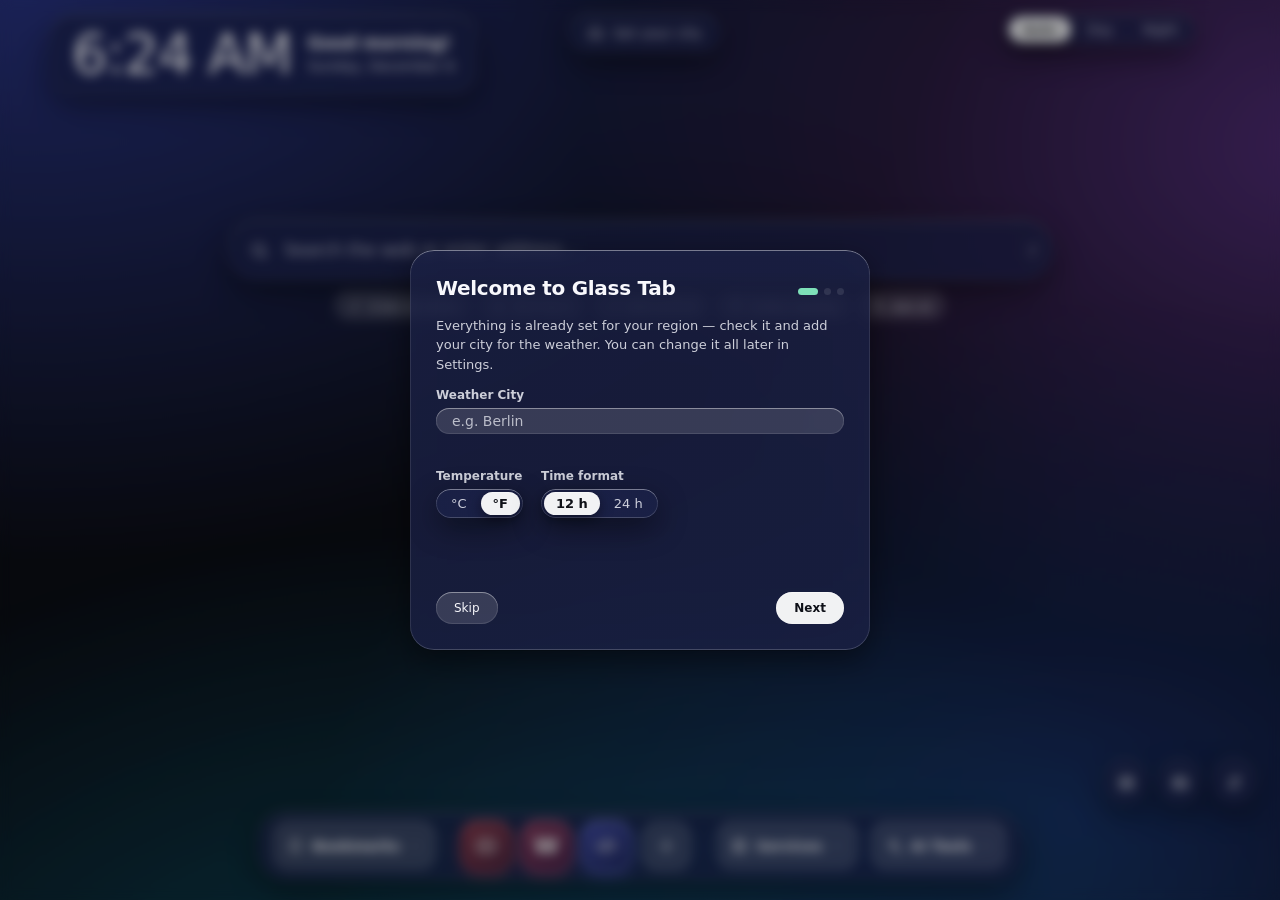
==== commit 28b5b1ee: "Search: use the browser's default search engine (chrome.search API) Remove the built-in engine picke" ====
--- a/newtab.html
+++ b/newtab.html
@@ -28,7 +28,6 @@
         <i class="sIco"></i>
         <input id="q" type="text" placeholder="Search the web or enter address…" autocomplete="off" spellcheck="false" data-i18n-ph="searchPlaceholder">
         <kbd>/</kbd>
-        <button type="button" class="eng" id="engBtn" aria-haspopup="true"></button>
       </form>
       <div class="answer card" id="answer" hidden></div>
       <div class="chiprow" id="quick"></div>
@@ -172,16 +171,6 @@
     <label class="lbl" data-i18n="weekLabel">Week starts on</label>
     <div class="seg small" id="weekSeg"><button type="button" data-v="1" data-i18n="wkMon">Mon</button><button type="button" data-v="7" data-i18n="wkSun">Sun</button><button type="button" data-v="6" data-i18n="wkSat">Sat</button></div>
     
-    <label class="lbl" data-i18n="enginesLabel">Search Engines</label>
-    <div id="engList" class="engList"></div>
-    <div class="engAddBox">
-      <div class="row">
-        <input class="n" id="newEngName" placeholder="Name (e.g. DuckDuckGo)" autocomplete="off" data-i18n-ph="engNamePlaceholder">
-        <input class="u" id="newEngUrl" placeholder="Search URL (with %s or without)" autocomplete="off" data-i18n-ph="engUrlPlaceholder">
-      </div>
-      <button type="button" class="mini wide" id="newEngAdd" data-i18n="engAddBtn">+ Add search engine</button>
-    </div>
-
     <label class="lbl" data-i18n="appearanceLabel">Appearance & Accessibility</label>
     <div class="checks">
       <label class="ck"><input type="checkbox" id="iconsCheck"><span data-i18n="iconsCheck">Site icons in the dock</span></label>
